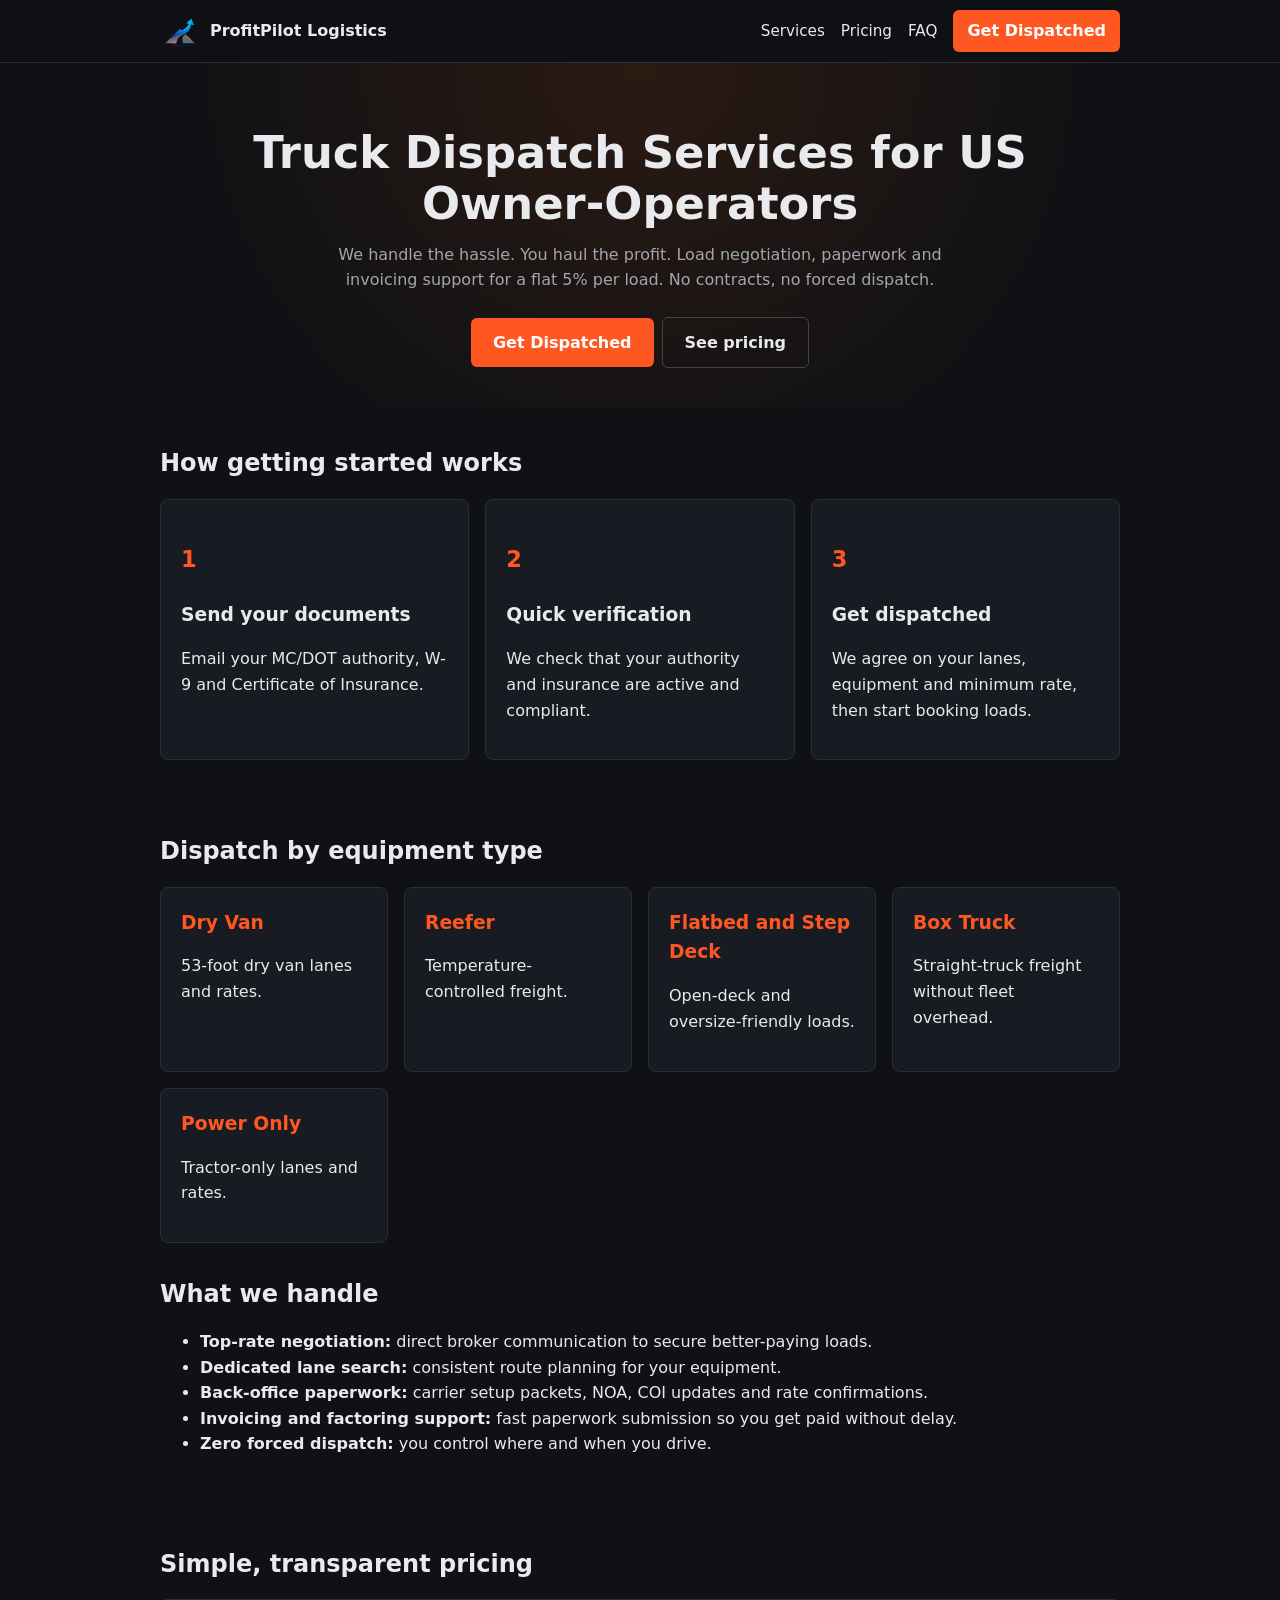
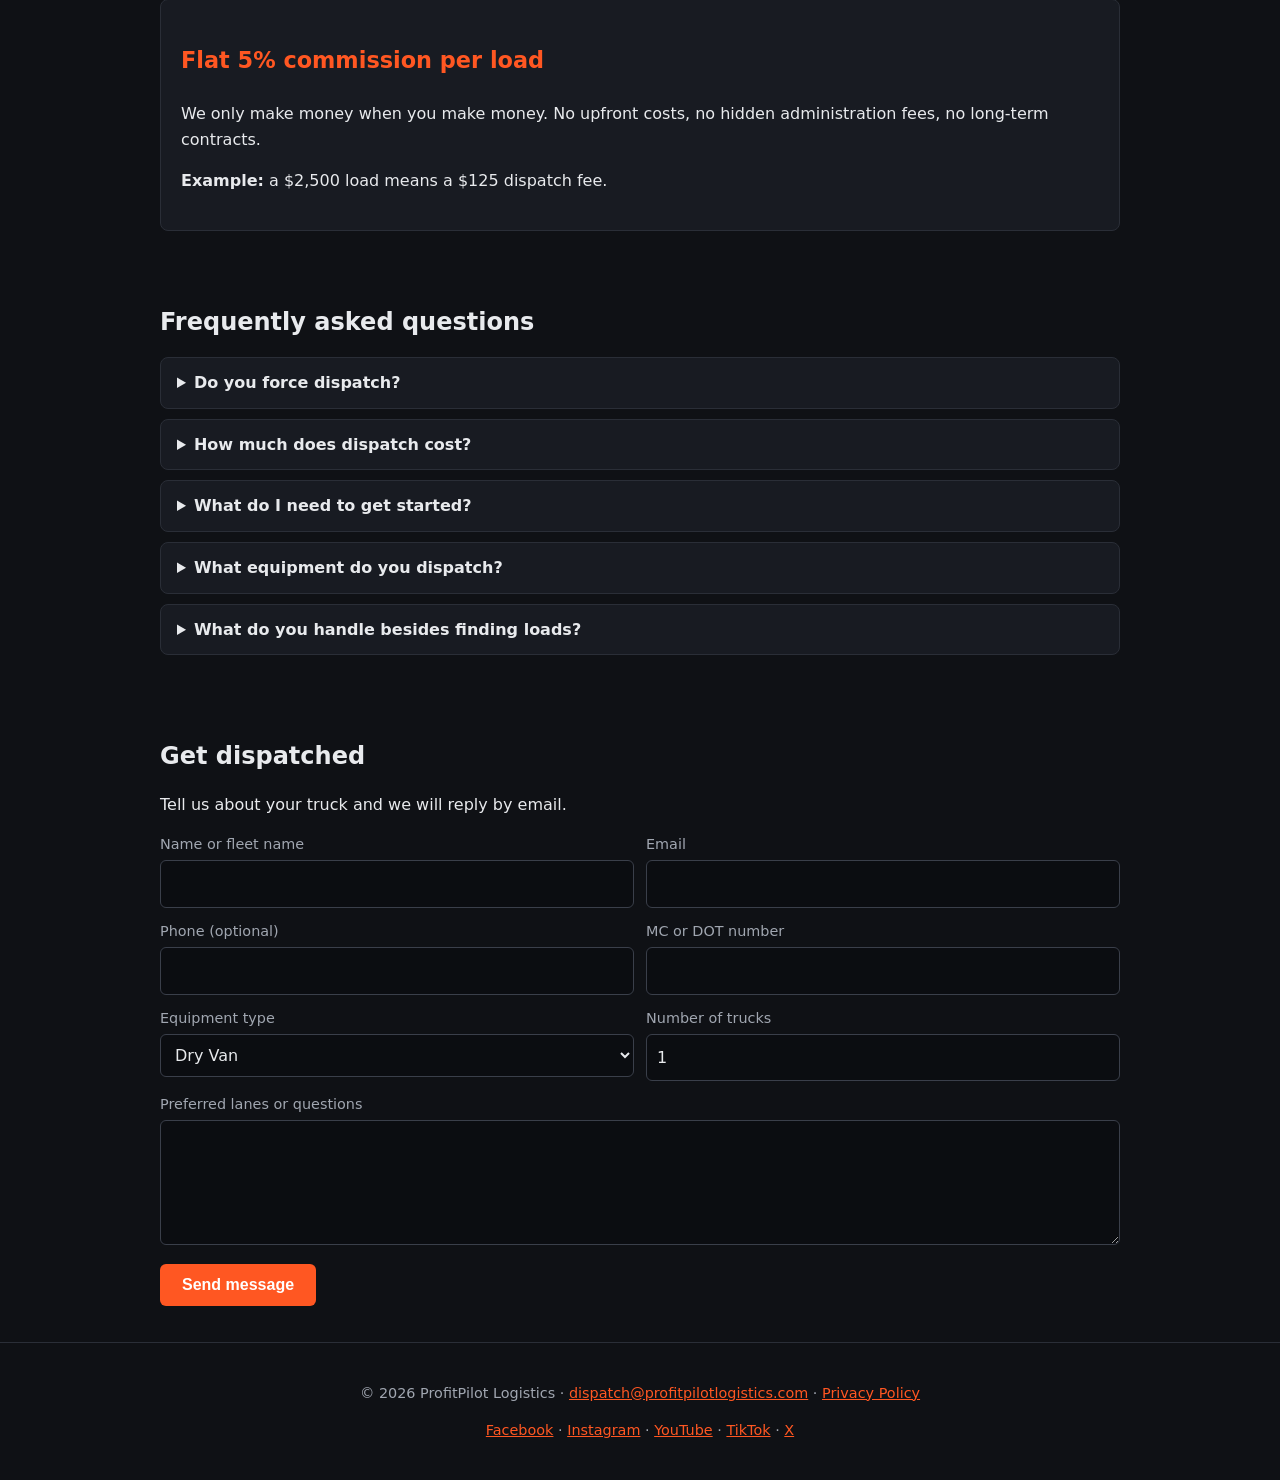
==== index.html @ 2e91764e "Add files via upload" ====
<!DOCTYPE html><html lang="en"><head><meta charset="utf-8"><meta name="viewport" content="width=device-width, initial-scale=1">
<title>Truck Dispatch Service | Flat 5% | ProfitPilot Logistics</title>
<meta name="description" content="Truck dispatching and back-office support for US owner-operators. Flat 5% commission, no contracts, no forced dispatch.">
<link rel="canonical" href="https://profitpilotlogistics.com/">
<link rel="icon" href="images/favicon.png" type="image/png"><link rel="apple-touch-icon" href="images/logo.png">
<meta property="og:type" content="website"><meta property="og:title" content="ProfitPilot Logistics | Truck Dispatch Services"><meta property="og:description" content="Flat 5% truck dispatching for US owner-operators. No contracts."><meta property="og:url" content="https://profitpilotlogistics.com/"><meta property="og:image" content="https://profitpilotlogistics.com/images/logo.png"><meta name="twitter:card" content="summary">
<link rel="stylesheet" href="assets/css/site.css">
<script type="application/ld+json">{"@context":"https://schema.org","@type":"ProfessionalService","name":"ProfitPilot Logistics","url":"https://profitpilotlogistics.com/","logo":"https://profitpilotlogistics.com/images/logo.png","email":"dispatch@profitpilotlogistics.com","description":"Truck dispatching and back-office support for US owner-operators.","areaServed":{"@type":"Country","name":"United States"},"sameAs":["https://facebook.com/profitpilotlogistics","https://instagram.com/profitpilotlogistics","https://youtube.com/@profitpilotlogistics","https://tiktok.com/@profitpilotlogistics","https://x.com/profitpilotlog"]}</script>
<script type="application/ld+json">{"@context":"https://schema.org","@type":"FAQPage","mainEntity":[
{"@type":"Question","name":"Do you force dispatch?","acceptedAnswer":{"@type":"Answer","text":"Never. You keep 100% control over your routes and loads."}},
{"@type":"Question","name":"How much does dispatch cost?","acceptedAnswer":{"@type":"Answer","text":"A flat 5% commission per load, with no upfront costs, no hidden administration fees and no long-term contracts."}},
{"@type":"Question","name":"What do I need to get started?","acceptedAnswer":{"@type":"Answer","text":"An active MC/DOT authority, a W-9 and a Certificate of Insurance (COI). Email them to dispatch@profitpilotlogistics.com."}},
{"@type":"Question","name":"What equipment do you dispatch?","acceptedAnswer":{"@type":"Answer","text":"Dry van, reefer, flatbed and step deck, power only and box trucks."}},
{"@type":"Question","name":"What do you handle besides finding loads?","acceptedAnswer":{"@type":"Answer","text":"Rate negotiation with brokers, carrier setup packets, NOA and COI updates, rate confirmations, and invoicing and factoring paperwork."}}]}</script>
</head><body>
<header><div class="w"><a class="brand" href="./"><img src="images/logo.png" alt="ProfitPilot Logistics logo" width="40" height="40"><span>ProfitPilot Logistics</span></a>
<nav><a href="./#services">Services</a><a href="./#pricing">Pricing</a><a href="./#faq">FAQ</a><a class="btn" style="padding:8px 14px;color:#fff" href="./#contact">Get Dispatched</a></nav></div></header>
<main>
<section class="hero"><div class="w"><h1>Truck Dispatch Services for US Owner-Operators</h1>
<p class="sub">We handle the hassle. You haul the profit. Load negotiation, paperwork and invoicing support for a flat 5% per load. No contracts, no forced dispatch.</p>
<a class="btn" href="#contact">Get Dispatched</a><a class="btn o" href="#pricing">See pricing</a></div></section>

<section id="how"><div class="w"><h2>How getting started works</h2><div class="g">
<div class="c"><p class="big">1</p><h3>Send your documents</h3><p>Email your MC/DOT authority, W-9 and Certificate of Insurance.</p></div>
<div class="c"><p class="big">2</p><h3>Quick verification</h3><p>We check that your authority and insurance are active and compliant.</p></div>
<div class="c"><p class="big">3</p><h3>Get dispatched</h3><p>We agree on your lanes, equipment and minimum rate, then start booking loads.</p></div></div></div></section>

<section id="services"><div class="w"><h2>Dispatch by equipment type</h2><div class="g">
<div class="c"><h3><a href="dry-van-dispatch.html">Dry Van</a></h3><p>53-foot dry van lanes and rates.</p></div>
<div class="c"><h3><a href="reefer-dispatch.html">Reefer</a></h3><p>Temperature-controlled freight.</p></div>
<div class="c"><h3><a href="flatbed-dispatch.html">Flatbed and Step Deck</a></h3><p>Open-deck and oversize-friendly loads.</p></div>
<div class="c"><h3><a href="box-truck-dispatch.html">Box Truck</a></h3><p>Straight-truck freight without fleet overhead.</p></div>
<div class="c"><h3><a href="power-only-dispatch.html">Power Only</a></h3><p>Tractor-only lanes and rates.</p></div></div>
<h2 style="margin-top:32px">What we handle</h2>
<ul><li><strong>Top-rate negotiation:</strong> direct broker communication to secure better-paying loads.</li>
<li><strong>Dedicated lane search:</strong> consistent route planning for your equipment.</li>
<li><strong>Back-office paperwork:</strong> carrier setup packets, NOA, COI updates and rate confirmations.</li>
<li><strong>Invoicing and factoring support:</strong> fast paperwork submission so you get paid without delay.</li>
<li><strong>Zero forced dispatch:</strong> you control where and when you drive.</li></ul></div></section>

<section id="pricing"><div class="w"><h2>Simple, transparent pricing</h2>
<div class="c"><p class="big">Flat 5% commission per load</p>
<p>We only make money when you make money. No upfront costs, no hidden administration fees, no long-term contracts.</p>
<p><strong>Example:</strong> a $2,500 load means a $125 dispatch fee.</p></div></div></section>

<section id="faq"><div class="w"><h2>Frequently asked questions</h2>
<details><summary>Do you force dispatch?</summary><p>Never. You keep 100% control over your routes and loads.</p></details>
<details><summary>How much does dispatch cost?</summary><p>A flat 5% commission per load, with no upfront costs, no hidden administration fees and no long-term contracts.</p></details>
<details><summary>What do I need to get started?</summary><p>An active MC/DOT authority, a W-9 and a Certificate of Insurance (COI). Email them to <a href="mailto:dispatch@profitpilotlogistics.com">dispatch@profitpilotlogistics.com</a>.</p></details>
<details><summary>What equipment do you dispatch?</summary><p>Dry van, reefer, flatbed and step deck, power only and box trucks.</p></details>
<details><summary>What do you handle besides finding loads?</summary><p>Rate negotiation with brokers, carrier setup packets, NOA and COI updates, rate confirmations, and invoicing and factoring paperwork.</p></details></div></section>

<section id="contact"><div class="w"><h2>Get dispatched</h2><p>Tell us about your truck and we will reply by email.</p>
<form method="post" action="https://formspree.io/f/xppqkqrb">
<input type="text" name="_gotcha" style="display:none" tabindex="-1" autocomplete="off">
<div><label for="name">Name or fleet name</label><input id="name" name="name" required></div>
<div><label for="email">Email</label><input id="email" name="email" type="email" required></div>
<div><label for="phone">Phone (optional)</label><input id="phone" name="phone" type="tel"></div>
<div><label for="mc">MC or DOT number</label><input id="mc" name="mc_dot"></div>
<div><label for="eq">Equipment type</label><select id="eq" name="equipment"><option>Dry Van</option><option>Reefer</option><option>Flatbed / Step Deck</option><option>Power Only</option><option>Box Truck</option></select></div>
<div><label for="trucks">Number of trucks</label><input id="trucks" name="trucks" type="number" min="1" value="1"></div>
<div class="f"><label for="msg">Preferred lanes or questions</label><textarea id="msg" name="message" rows="4"></textarea></div>
<div class="f"><button class="btn" type="submit">Send message</button></div></form></div></section>
</main>
<footer><div class="w"><p>&copy; 2026 ProfitPilot Logistics &middot; <a href="mailto:dispatch@profitpilotlogistics.com">dispatch@profitpilotlogistics.com</a> &middot; <a href="privacy.html">Privacy Policy</a></p>
<p><a href="https://facebook.com/profitpilotlogistics" target="_blank" rel="noopener noreferrer">Facebook</a> &middot; <a href="https://instagram.com/profitpilotlogistics" target="_blank" rel="noopener noreferrer">Instagram</a> &middot; <a href="https://youtube.com/@profitpilotlogistics" target="_blank" rel="noopener noreferrer">YouTube</a> &middot; <a href="https://tiktok.com/@profitpilotlogistics" target="_blank" rel="noopener noreferrer">TikTok</a> &middot; <a href="https://x.com/profitpilotlog" target="_blank" rel="noopener noreferrer">X</a></p></div></footer></body></html>
---- assets/css/site.css ----
:root{--bg:#0f1115;--card:#181b22;--tx:#e8eaed;--mut:#a0a6b0;--ac:#ff5722;--ln:#2a2e37;color-scheme:dark}
*{box-sizing:border-box}
body{margin:0;font:16px/1.6 system-ui,-apple-system,"Segoe UI",Roboto,sans-serif;background:var(--bg);color:var(--tx)}
a{color:var(--ac)}
.w{max-width:1000px;margin:0 auto;padding:0 20px}
header{position:sticky;top:0;z-index:9;background:rgba(15,17,21,.96);border-bottom:1px solid var(--ln);padding-top:env(safe-area-inset-top,0)}
header .w{display:flex;align-items:center;justify-content:space-between;gap:12px;flex-wrap:wrap;padding-top:10px;padding-bottom:10px}
.brand{display:flex;align-items:center;gap:10px;color:var(--tx);text-decoration:none;font-weight:700}
nav a{color:var(--tx);text-decoration:none;margin-left:16px;font-size:.95em}
nav a:hover{color:var(--ac)}
.hero{padding:64px 0 40px;text-align:center;background:radial-gradient(circle at 50% 0,#2b1a12,transparent 65%)}
h1{font-size:clamp(1.8rem,5vw,2.8rem);line-height:1.15;margin:0 0 12px}
h2{margin:0 0 16px}
.sub{color:var(--mut);max-width:640px;margin:0 auto 24px}
.btn{display:inline-block;background:var(--ac);color:#fff;padding:12px 22px;border-radius:6px;font-weight:700;text-decoration:none;border:0;cursor:pointer;font-size:1em}
.btn.o{background:transparent;border:1px solid #444;color:var(--tx);margin-left:8px}
section{padding:36px 0}
.g{display:grid;gap:16px;grid-template-columns:repeat(auto-fit,minmax(220px,1fr))}
.c{background:var(--card);border:1px solid var(--ln);border-radius:8px;padding:20px}
.c h3{margin:0 0 6px}
.c a{text-decoration:none}
.big{font-size:1.4em;font-weight:800;color:var(--ac)}
details{background:var(--card);border:1px solid var(--ln);border-radius:8px;padding:12px 16px;margin-bottom:10px}
summary{cursor:pointer;font-weight:600}
form{display:grid;gap:12px;grid-template-columns:1fr 1fr}
form .f{grid-column:1/-1}
label{display:block;font-size:.9em;color:var(--mut);margin-bottom:4px}
input,select,textarea{width:100%;padding:10px;background:#0b0d11;color:var(--tx);border:1px solid #3a3f4a;border-radius:6px;font:inherit}
:focus-visible{outline:2px solid var(--ac);outline-offset:2px}
footer{border-top:1px solid var(--ln);padding:24px 0;color:var(--mut);font-size:.9em;text-align:center}
@media(max-width:600px){form{grid-template-columns:1fr}nav a{margin:0 10px 0 0}}
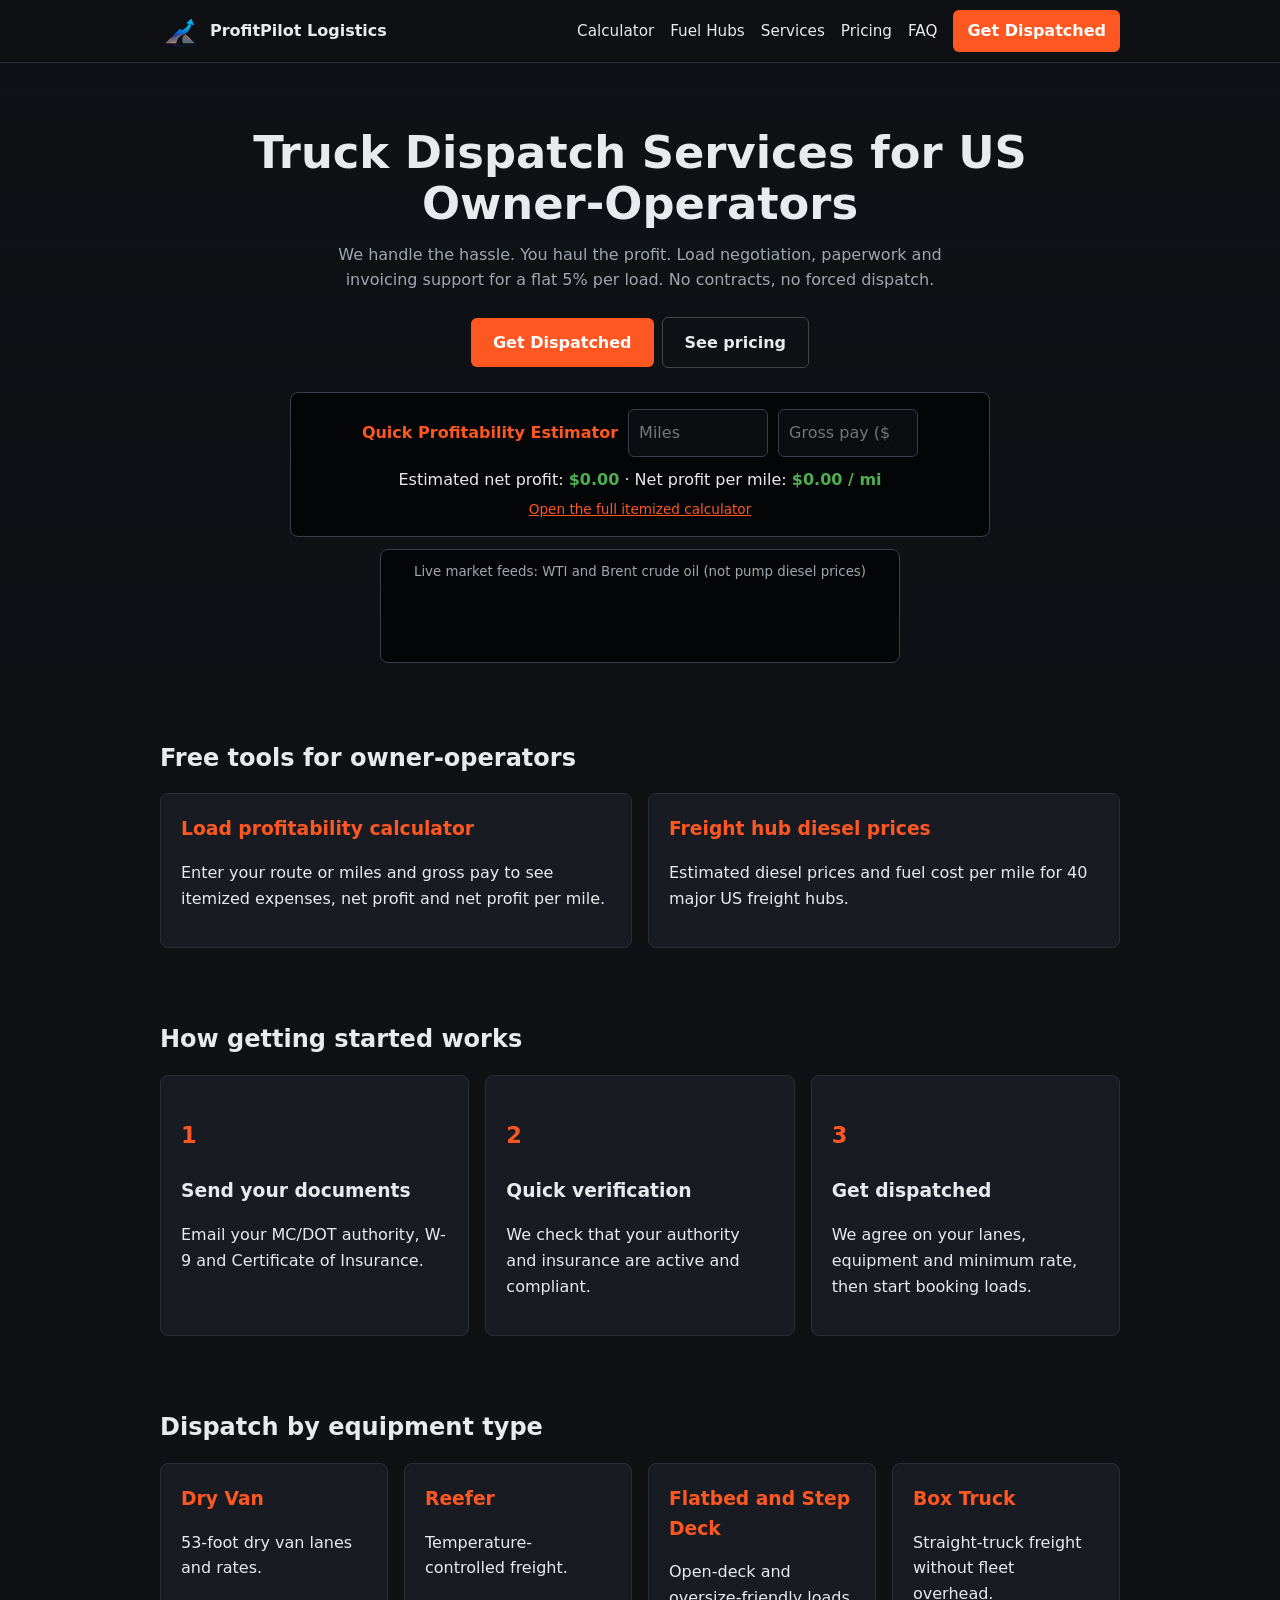
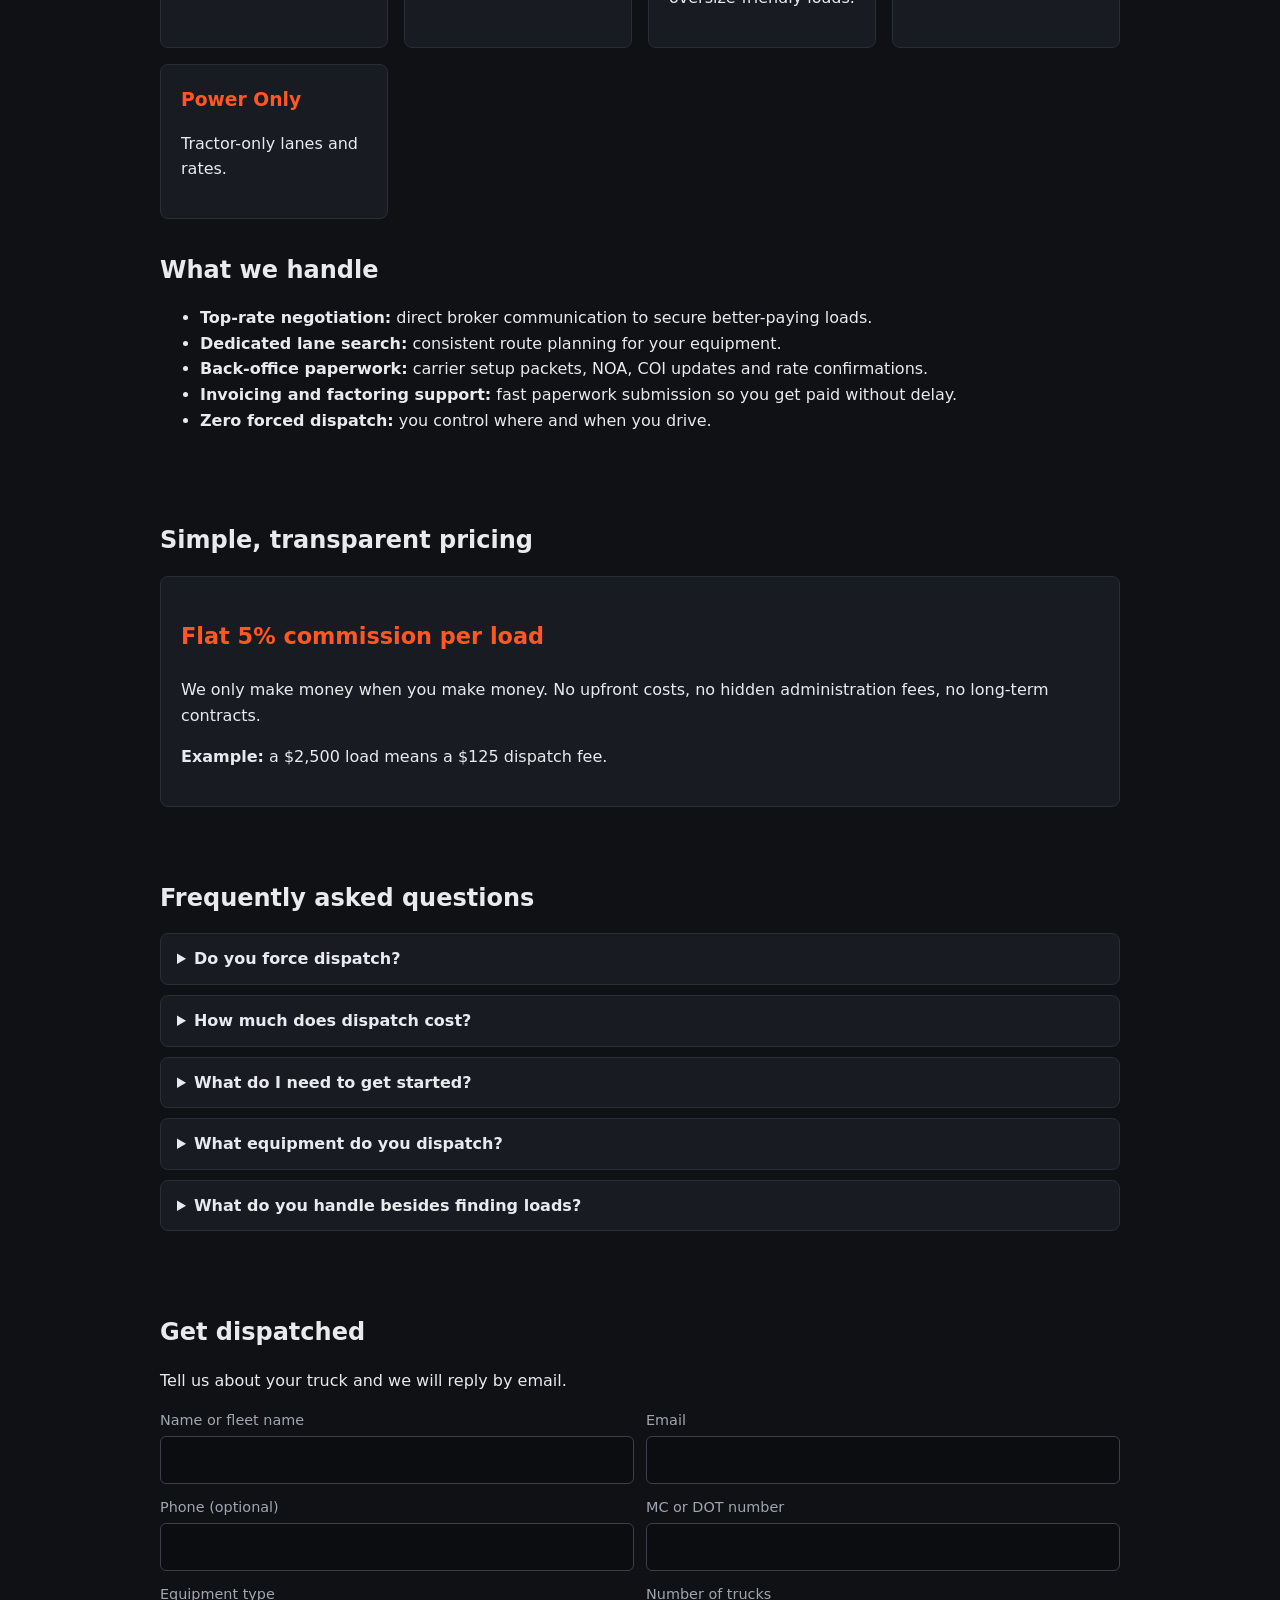
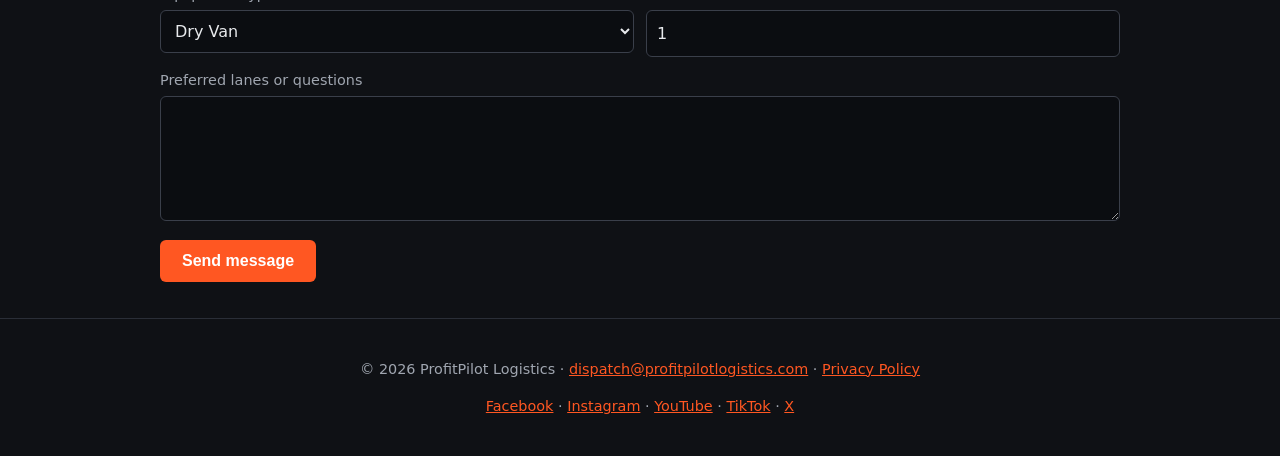
==== commit d4b8c8a9: "Add files via upload" ====
--- a/index.html
+++ b/index.html
@@ -1,6 +1,6 @@
 <!DOCTYPE html><html lang="en"><head><meta charset="utf-8"><meta name="viewport" content="width=device-width, initial-scale=1">
 <title>Truck Dispatch Service | Flat 5% | ProfitPilot Logistics</title>
-<meta name="description" content="Truck dispatching and back-office support for US owner-operators. Flat 5% commission, no contracts, no forced dispatch.">
+<meta name="description" content="Truck dispatch for US owner-operators. Flat 5%, no contracts. Free load profit calculator and diesel cost-per-mile tools.">
 <link rel="canonical" href="https://profitpilotlogistics.com/">
 <link rel="icon" href="images/favicon.png" type="image/png"><link rel="apple-touch-icon" href="images/logo.png">
 <meta property="og:type" content="website"><meta property="og:title" content="ProfitPilot Logistics | Truck Dispatch Services"><meta property="og:description" content="Flat 5% truck dispatching for US owner-operators. No contracts."><meta property="og:url" content="https://profitpilotlogistics.com/"><meta property="og:image" content="https://profitpilotlogistics.com/images/logo.png"><meta name="twitter:card" content="summary">
@@ -14,11 +14,18 @@
 {"@type":"Question","name":"What do you handle besides finding loads?","acceptedAnswer":{"@type":"Answer","text":"Rate negotiation with brokers, carrier setup packets, NOA and COI updates, rate confirmations, and invoicing and factoring paperwork."}}]}</script>
 </head><body>
 <header><div class="w"><a class="brand" href="./"><img src="images/logo.png" alt="ProfitPilot Logistics logo" width="40" height="40"><span>ProfitPilot Logistics</span></a>
-<nav><a href="./#services">Services</a><a href="./#pricing">Pricing</a><a href="./#faq">FAQ</a><a class="btn" style="padding:8px 14px;color:#fff" href="./#contact">Get Dispatched</a></nav></div></header>
+<nav><a href="load-profit-calculator.html">Calculator</a><a href="fuel-hubs.html">Fuel Hubs</a><a href="./#services">Services</a><a href="./#pricing">Pricing</a><a href="./#faq">FAQ</a><a class="btn" style="padding:8px 14px;color:#fff" href="./#contact">Get Dispatched</a></nav></div></header>
 <main>
-<section class="hero"><div class="w"><h1>Truck Dispatch Services for US Owner-Operators</h1>
+<section class="hero truck"><div class="w"><h1>Truck Dispatch Services for US Owner-Operators</h1>
 <p class="sub">We handle the hassle. You haul the profit. Load negotiation, paperwork and invoicing support for a flat 5% per load. No contracts, no forced dispatch.</p>
-<a class="btn" href="#contact">Get Dispatched</a><a class="btn o" href="#pricing">See pricing</a></div></section>
+<a class="btn" href="#contact">Get Dispatched</a><a class="btn o" href="#pricing">See pricing</a>
+<div class="est"><div class="r"><strong style="color:#ff5722">Quick Profitability Estimator</strong><input id="qm" type="number" min="0" placeholder="Miles" aria-label="Trip miles"><input id="qg" type="number" min="0" placeholder="Gross pay ($)" aria-label="Gross pay in dollars"></div>
+<p style="margin:10px 0 0;text-align:center">Estimated net profit: <strong id="qn" class="pos">$0.00</strong> &middot; Net profit per mile: <strong id="qp" class="pos">$0.00 / mi</strong></p>
+<p style="margin:6px 0 0;text-align:center;font-size:.85em"><a href="load-profit-calculator.html">Open the full itemized calculator</a></p></div>
+<div class="tick"><small>Live market feeds: WTI and Brent crude oil (not pump diesel prices)</small><div id="tv" class="tvw"></div></div></div></section>
+<section id="tools"><div class="w"><h2>Free tools for owner-operators</h2><div class="g">
+<div class="c"><h3><a href="load-profit-calculator.html">Load profitability calculator</a></h3><p>Enter your route or miles and gross pay to see itemized expenses, net profit and net profit per mile.</p></div>
+<div class="c"><h3><a href="fuel-hubs.html">Freight hub diesel prices</a></h3><p>Estimated diesel prices and fuel cost per mile for 40 major US freight hubs.</p></div></div></div></section>
 
 <section id="how"><div class="w"><h2>How getting started works</h2><div class="g">
 <div class="c"><p class="big">1</p><h3>Send your documents</h3><p>Email your MC/DOT authority, W-9 and Certificate of Insurance.</p></div>
@@ -63,4 +70,4 @@
 <div class="f"><button class="btn" type="submit">Send message</button></div></form></div></section>
 </main>
 <footer><div class="w"><p>&copy; 2026 ProfitPilot Logistics &middot; <a href="mailto:dispatch@profitpilotlogistics.com">dispatch@profitpilotlogistics.com</a> &middot; <a href="privacy.html">Privacy Policy</a></p>
-<p><a href="https://facebook.com/profitpilotlogistics" target="_blank" rel="noopener noreferrer">Facebook</a> &middot; <a href="https://instagram.com/profitpilotlogistics" target="_blank" rel="noopener noreferrer">Instagram</a> &middot; <a href="https://youtube.com/@profitpilotlogistics" target="_blank" rel="noopener noreferrer">YouTube</a> &middot; <a href="https://tiktok.com/@profitpilotlogistics" target="_blank" rel="noopener noreferrer">TikTok</a> &middot; <a href="https://x.com/profitpilotlog" target="_blank" rel="noopener noreferrer">X</a></p></div></footer></body></html>
+<p><a href="https://facebook.com/profitpilotlogistics" target="_blank" rel="noopener noreferrer">Facebook</a> &middot; <a href="https://instagram.com/profitpilotlogistics" target="_blank" rel="noopener noreferrer">Instagram</a> &middot; <a href="https://youtube.com/@profitpilotlogistics" target="_blank" rel="noopener noreferrer">YouTube</a> &middot; <a href="https://tiktok.com/@profitpilotlogistics" target="_blank" rel="noopener noreferrer">TikTok</a> &middot; <a href="https://x.com/profitpilotlog" target="_blank" rel="noopener noreferrer">X</a></p></div></footer><script src="assets/js/site.js" defer></script></body></html>
--- a/assets/css/site.css
+++ b/assets/css/site.css
@@ -29,3 +29,17 @@
 :focus-visible{outline:2px solid var(--ac);outline-offset:2px}
 footer{border-top:1px solid var(--ln);padding:24px 0;color:var(--mut);font-size:.9em;text-align:center}
 @media(max-width:600px){form{grid-template-columns:1fr}nav a{margin:0 10px 0 0}}
+.hero.truck{background:linear-gradient(rgba(15,17,21,.72),rgba(15,17,21,.94)),url(../../images/hero.jpg) center/cover,#0f1115}
+.est,.tick{background:rgba(0,0,0,.7);border:1px solid #3a3f4a;border-radius:8px;padding:16px;max-width:700px;margin:24px auto 0}
+.est .r{display:flex;flex-wrap:wrap;gap:10px;align-items:center;justify-content:center}
+.est input{width:140px}
+.pos{color:#4caf50}.neg{color:#ff5722}
+.tick{max-width:520px;padding:8px 12px;text-align:center;margin-top:12px}.tick small{color:var(--mut)}
+.tvw{display:flex;gap:6px;flex-wrap:wrap;min-height:70px}.tvw>div{flex:1;min-width:150px;height:70px}
+.row{display:flex;justify-content:space-between;align-items:center;gap:8px;margin-bottom:6px}
+.tg{background:rgba(255,255,255,.1);border:1px solid #555;color:var(--ac);padding:2px 8px;border-radius:4px;cursor:pointer}
+.tg.x{background:var(--ac);color:#fff;text-decoration:line-through}
+.notes{font-size:.8em;color:var(--mut);border-top:1px dashed #444;margin-top:16px;padding-top:10px}
+table{width:100%;border-collapse:collapse}th,td{padding:8px;border-bottom:1px solid var(--ln);text-align:left}
+.scroll{overflow-x:auto}
+@media print{header,footer,.noprint{display:none!important}body{background:#fff;color:#000}*{color:#000!important;background:transparent!important}.c{border:0}input,select{border:0;border-bottom:1px solid #000}body::before{content:"ProfitPilot Logistics - profitpilotlogistics.com";position:fixed;top:40%;left:5%;font-size:44px;transform:rotate(-30deg);opacity:.07;white-space:nowrap}}
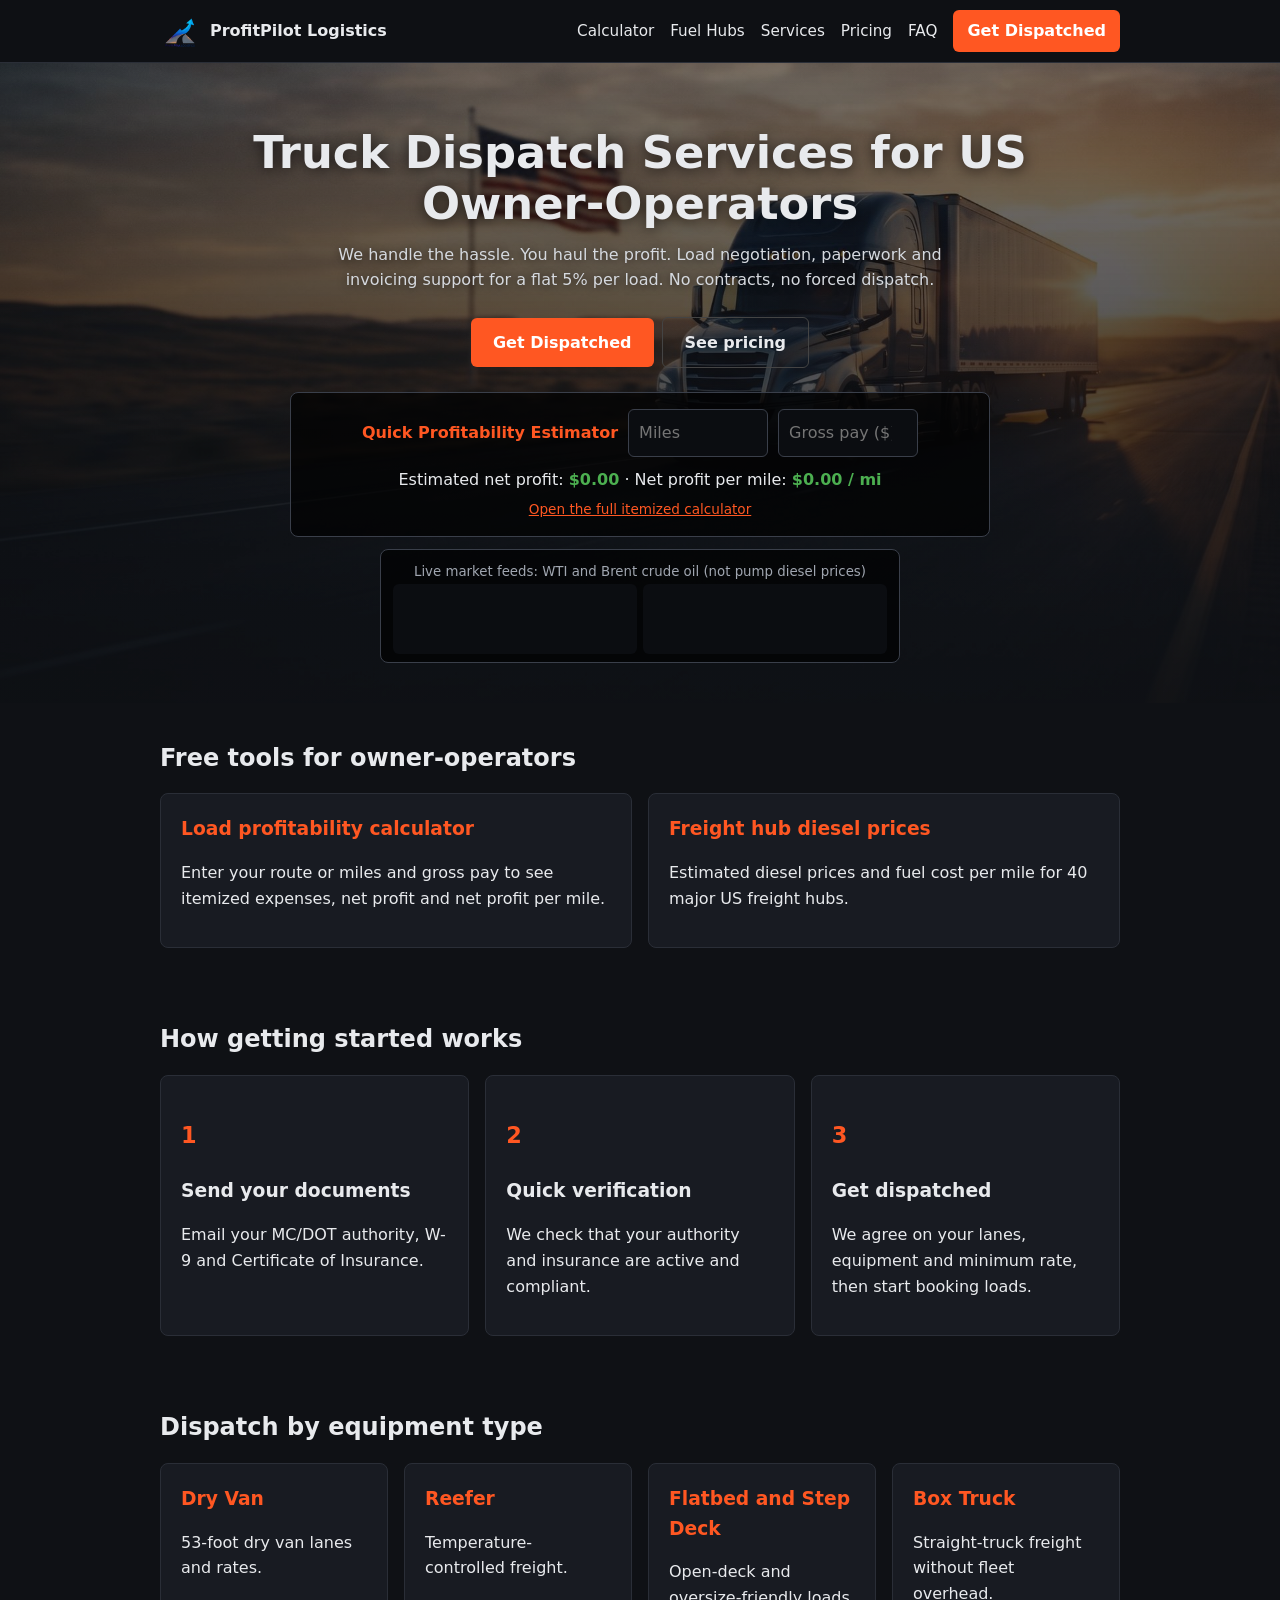
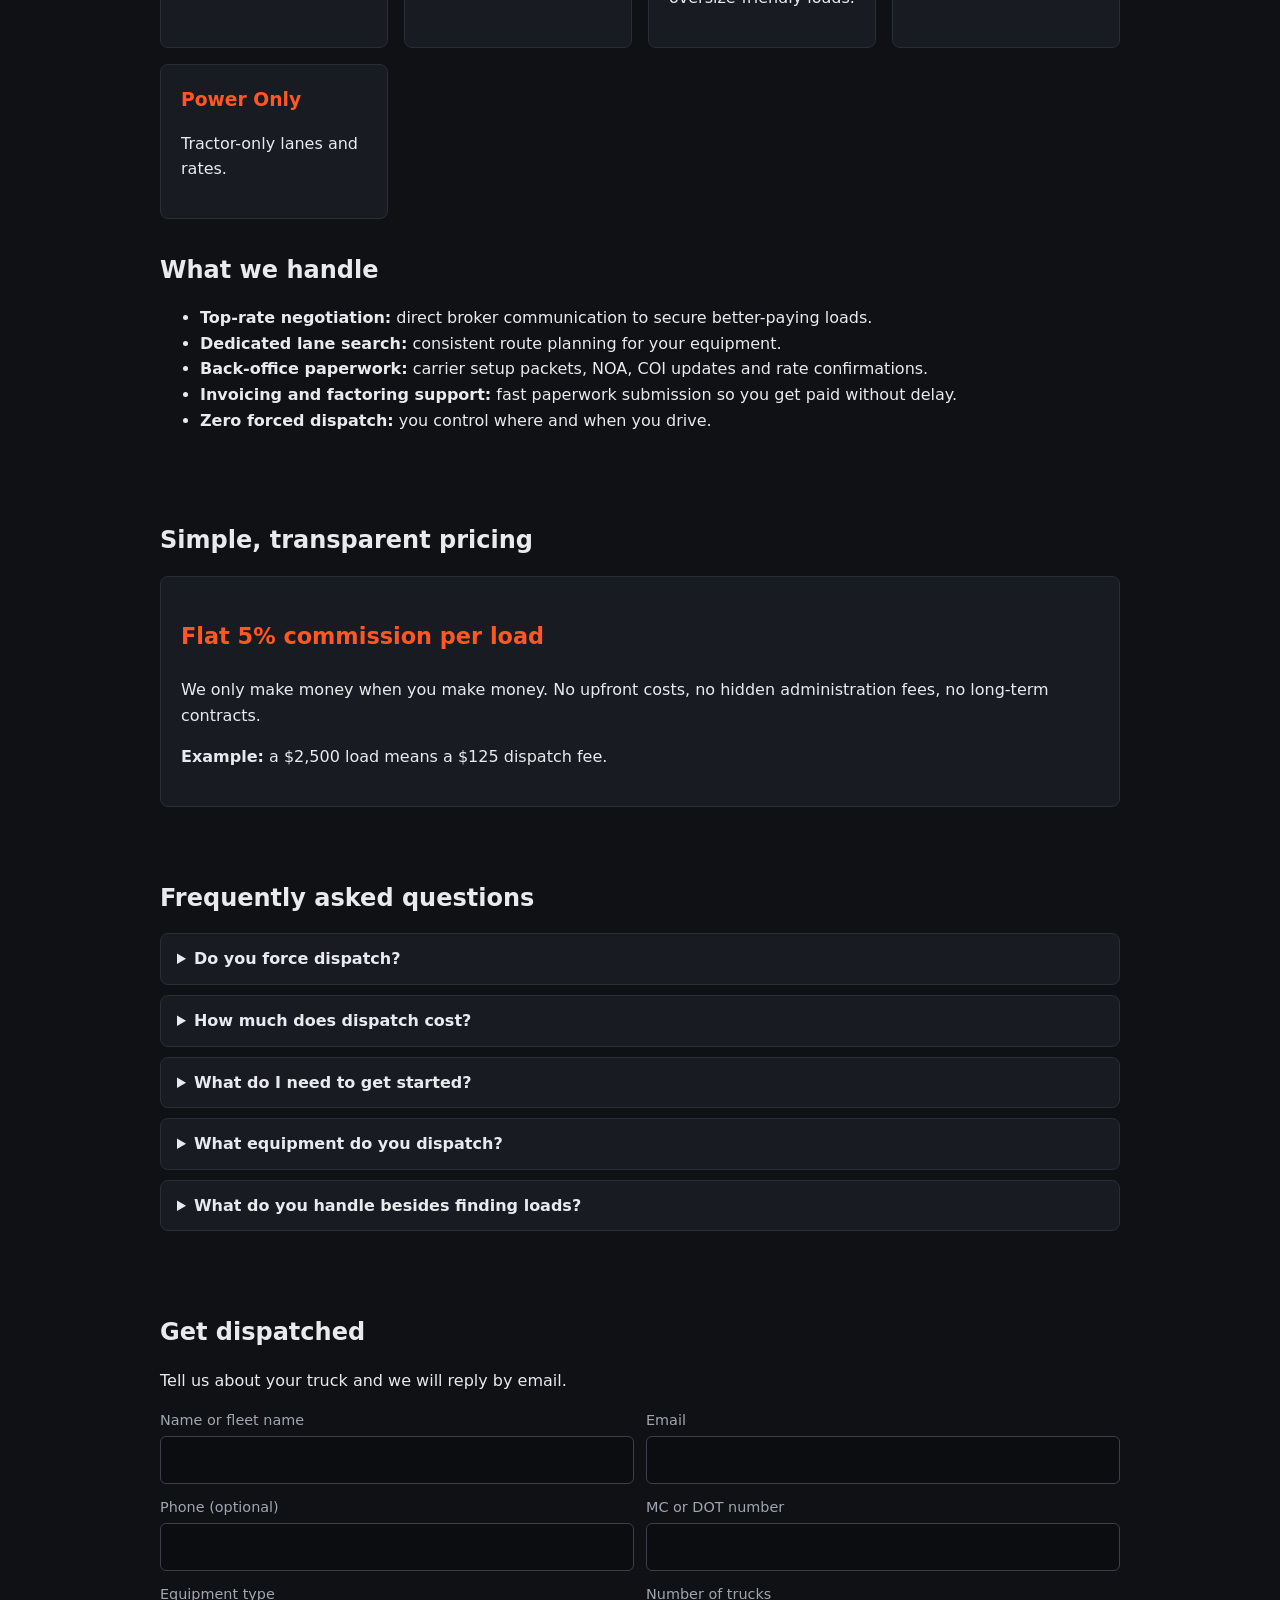
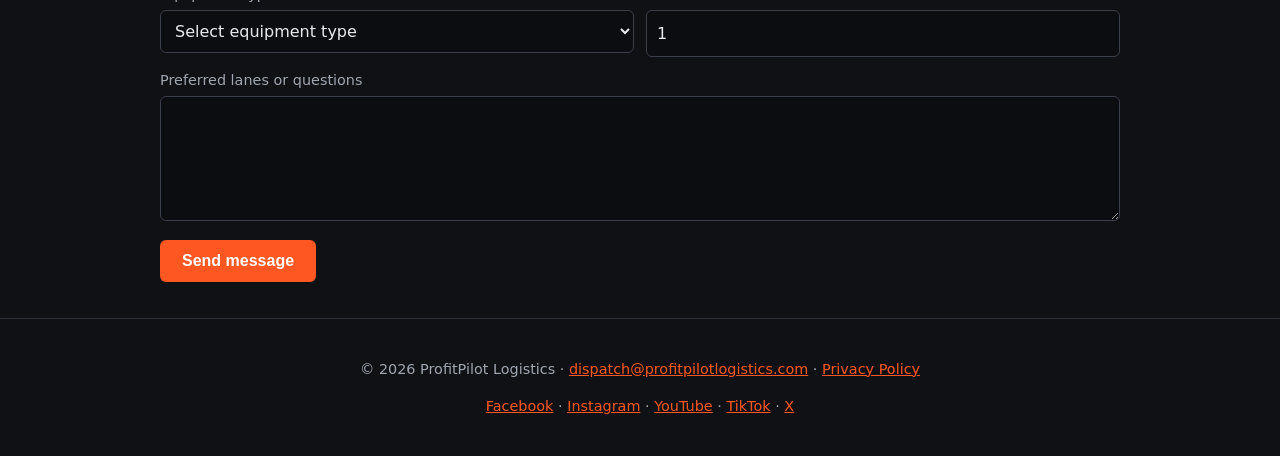
==== commit 4aaaba34: "Add files via upload" ====
--- a/index.html
+++ b/index.html
@@ -64,10 +64,12 @@
 <div><label for="email">Email</label><input id="email" name="email" type="email" required></div>
 <div><label for="phone">Phone (optional)</label><input id="phone" name="phone" type="tel"></div>
 <div><label for="mc">MC or DOT number</label><input id="mc" name="mc_dot"></div>
-<div><label for="eq">Equipment type</label><select id="eq" name="equipment"><option>Dry Van</option><option>Reefer</option><option>Flatbed / Step Deck</option><option>Power Only</option><option>Box Truck</option></select></div>
+<div><label for="eq">Equipment type</label><select id="eq" name="equipment" required><option value="" disabled selected>Select equipment type</option><option>Dry Van</option><option>Reefer</option><option>Flatbed</option><option>Step Deck</option><option>Power Only</option><option>Box Truck</option><optgroup label="More equipment types"><option>Hotshot</option><option>Conestoga</option><option>Lowboy / RGN</option><option>Sprinter / Cargo Van</option><option>Container / Intermodal</option><option>Tanker</option><option>Car Hauler</option></optgroup><option>Other</option></select></div>
 <div><label for="trucks">Number of trucks</label><input id="trucks" name="trucks" type="number" min="1" value="1"></div>
+<div class="f" id="eqo-wrap" hidden><label for="eqo">Please write your vehicle type</label><input id="eqo" name="equipment_other" placeholder="e.g. Dump truck, Flatbed with sides, Pilot car"></div>
 <div class="f"><label for="msg">Preferred lanes or questions</label><textarea id="msg" name="message" rows="4"></textarea></div>
-<div class="f"><button class="btn" type="submit">Send message</button></div></form></div></section>
+<div class="f"><button class="btn" type="submit">Send message</button></div></form>
+<script>(function(){var e=document.getElementById("eq"),w=document.getElementById("eqo-wrap"),i=document.getElementById("eqo");e.addEventListener("change",function(){var o=e.value==="Other";w.hidden=!o;i.required=o;if(o)i.focus();else i.value=""})})()</script></div></section>
 </main>
 <footer><div class="w"><p>&copy; 2026 ProfitPilot Logistics &middot; <a href="mailto:dispatch@profitpilotlogistics.com">dispatch@profitpilotlogistics.com</a> &middot; <a href="privacy.html">Privacy Policy</a></p>
 <p><a href="https://facebook.com/profitpilotlogistics" target="_blank" rel="noopener noreferrer">Facebook</a> &middot; <a href="https://instagram.com/profitpilotlogistics" target="_blank" rel="noopener noreferrer">Instagram</a> &middot; <a href="https://youtube.com/@profitpilotlogistics" target="_blank" rel="noopener noreferrer">YouTube</a> &middot; <a href="https://tiktok.com/@profitpilotlogistics" target="_blank" rel="noopener noreferrer">TikTok</a> &middot; <a href="https://x.com/profitpilotlog" target="_blank" rel="noopener noreferrer">X</a></p></div></footer><script src="assets/js/site.js" defer></script></body></html>
--- a/assets/css/site.css
+++ b/assets/css/site.css
@@ -29,7 +29,9 @@
 :focus-visible{outline:2px solid var(--ac);outline-offset:2px}
 footer{border-top:1px solid var(--ln);padding:24px 0;color:var(--mut);font-size:.9em;text-align:center}
 @media(max-width:600px){form{grid-template-columns:1fr}nav a{margin:0 10px 0 0}}
-.hero.truck{background:linear-gradient(rgba(15,17,21,.72),rgba(15,17,21,.94)),url(../../images/hero.jpg) center/cover,#0f1115}
+.hero{background:linear-gradient(rgba(15,17,21,.55),rgba(15,17,21,.9)),url(../../images/hero.jpg) center 45%/cover,#0f1115}
+.hero h1{text-shadow:0 2px 14px rgba(0,0,0,.65)}
+.hero .sub{color:#d5d9df;text-shadow:0 1px 8px rgba(0,0,0,.6)}
 .est,.tick{background:rgba(0,0,0,.7);border:1px solid #3a3f4a;border-radius:8px;padding:16px;max-width:700px;margin:24px auto 0}
 .est .r{display:flex;flex-wrap:wrap;gap:10px;align-items:center;justify-content:center}
 .est input{width:140px}
@@ -42,4 +44,50 @@
 .notes{font-size:.8em;color:var(--mut);border-top:1px dashed #444;margin-top:16px;padding-top:10px}
 table{width:100%;border-collapse:collapse}th,td{padding:8px;border-bottom:1px solid var(--ln);text-align:left}
 .scroll{overflow-x:auto}
-@media print{header,footer,.noprint{display:none!important}body{background:#fff;color:#000}*{color:#000!important;background:transparent!important}.c{border:0}input,select{border:0;border-bottom:1px solid #000}body::before{content:"ProfitPilot Logistics - profitpilotlogistics.com";position:fixed;top:40%;left:5%;font-size:44px;transform:rotate(-30deg);opacity:.07;white-space:nowrap}}
+.tick,.tvw,.tvw iframe{color-scheme:normal}
+.tvw>div{background:#0b0d11;border-radius:6px;overflow:hidden}
+.pr{display:none}
+@page{size:auto;margin:0}
+@media print{
+*{-webkit-print-color-adjust:exact;print-color-adjust:exact}
+html,body{height:auto;margin:0;background:#fff!important}
+body{padding:12mm 14mm 22mm;color:#111;font-size:13.5px;line-height:1.45}
+body::before{content:"ProfitPilot Logistics  |  profitpilotlogistics.com";position:fixed;top:44%;left:-2%;font-size:50px;font-weight:700;transform:rotate(-30deg);color:#000;opacity:.05;white-space:nowrap;z-index:-1}
+header,footer,.noprint,.hero,.tg,hr{display:none!important}
+section{padding:0}
+.w{max-width:none;padding:0}
+.pr-head{display:flex;justify-content:space-between;align-items:center;border-bottom:3px solid #ff5722;padding-bottom:10px}
+.pr-brand{display:flex;align-items:center;gap:10px}
+.pr-brand img{width:46px;height:46px}
+.pr-brand b{font-size:20px;display:block;color:#0f1115}
+.pr-brand span{color:#666;font-size:12px}
+.pr-links{text-align:right;font-size:11.5px;color:#555;line-height:1.5}
+.pr-links b{color:#ff5722;font-size:13px}
+.pr-title{display:block;background:#0f1115;border-radius:8px;padding:12px 16px;margin:14px 0}
+.pr-title h2{margin:0;font-size:22px;letter-spacing:1.5px;text-transform:uppercase;color:#fff}
+.pr-title h2 em{color:#ff7043;font-style:normal}
+.pr-title p{margin:3px 0 0;font-size:12px;color:#c9ccd2}
+.c{background:none;border:0;padding:0}
+.g{display:grid;grid-template-columns:1fr 1fr;gap:8px 10px}
+.g>div{background:#f4f5f7;border:1px solid #e1e3e8;border-radius:6px;padding:7px 10px}
+label{font-size:10px;text-transform:uppercase;letter-spacing:.8px;color:#777;margin:0 0 2px}
+input,select{background:none!important;border:0;color:#111;font-size:15px;font-weight:700;padding:0;appearance:none;-webkit-appearance:none}
+.c h2{font-size:15px!important;margin:14px 0 6px!important;color:#0f1115;border-bottom:2px solid #ff5722;padding-bottom:3px;display:inline-block}
+.row{display:flex;justify-content:space-between;padding:6px 10px;font-size:13.5px!important;border-bottom:1px solid #eceef2;margin:0}
+#rows .row:nth-child(odd){background:#f8f9fb}
+.row strong{color:#d84315}
+.row.tr{margin-top:6px;font-weight:700;background:#f4f5f7}
+.row.nr{background:#0f1115;color:#fff;font-size:20px!important;padding:12px 14px;border:0;border-radius:8px;margin-top:8px}
+.row.nr strong{font-size:24px}
+.row.nr #net.pos{color:#69f0ae}
+.row.nr #net.neg{color:#ff8a65}
+.row.pr-pm{font-size:15px!important;font-weight:700;padding:8px 14px}
+.row.pr-pm strong{color:#1565c0!important}
+.notes{display:block;font-size:10.5px;line-height:1.5;color:#444;background:#fff7f3;border:0;border-left:4px solid #ff5722;border-radius:4px;padding:8px 12px;margin-top:14px}
+#mnote{margin:6px 0 0;background:none;border:0;padding:0;font-style:italic}
+#mnote:empty{display:none}
+.pr-foot{display:flex;justify-content:space-between;gap:12px;position:fixed;left:14mm;right:14mm;bottom:9mm;border-top:2px solid #ff5722;padding-top:6px;font-size:10.5px;color:#555}
+input{outline:0!important}
+input::-webkit-inner-spin-button,input::-webkit-outer-spin-button{display:none}
+input{-moz-appearance:textfield}
+}
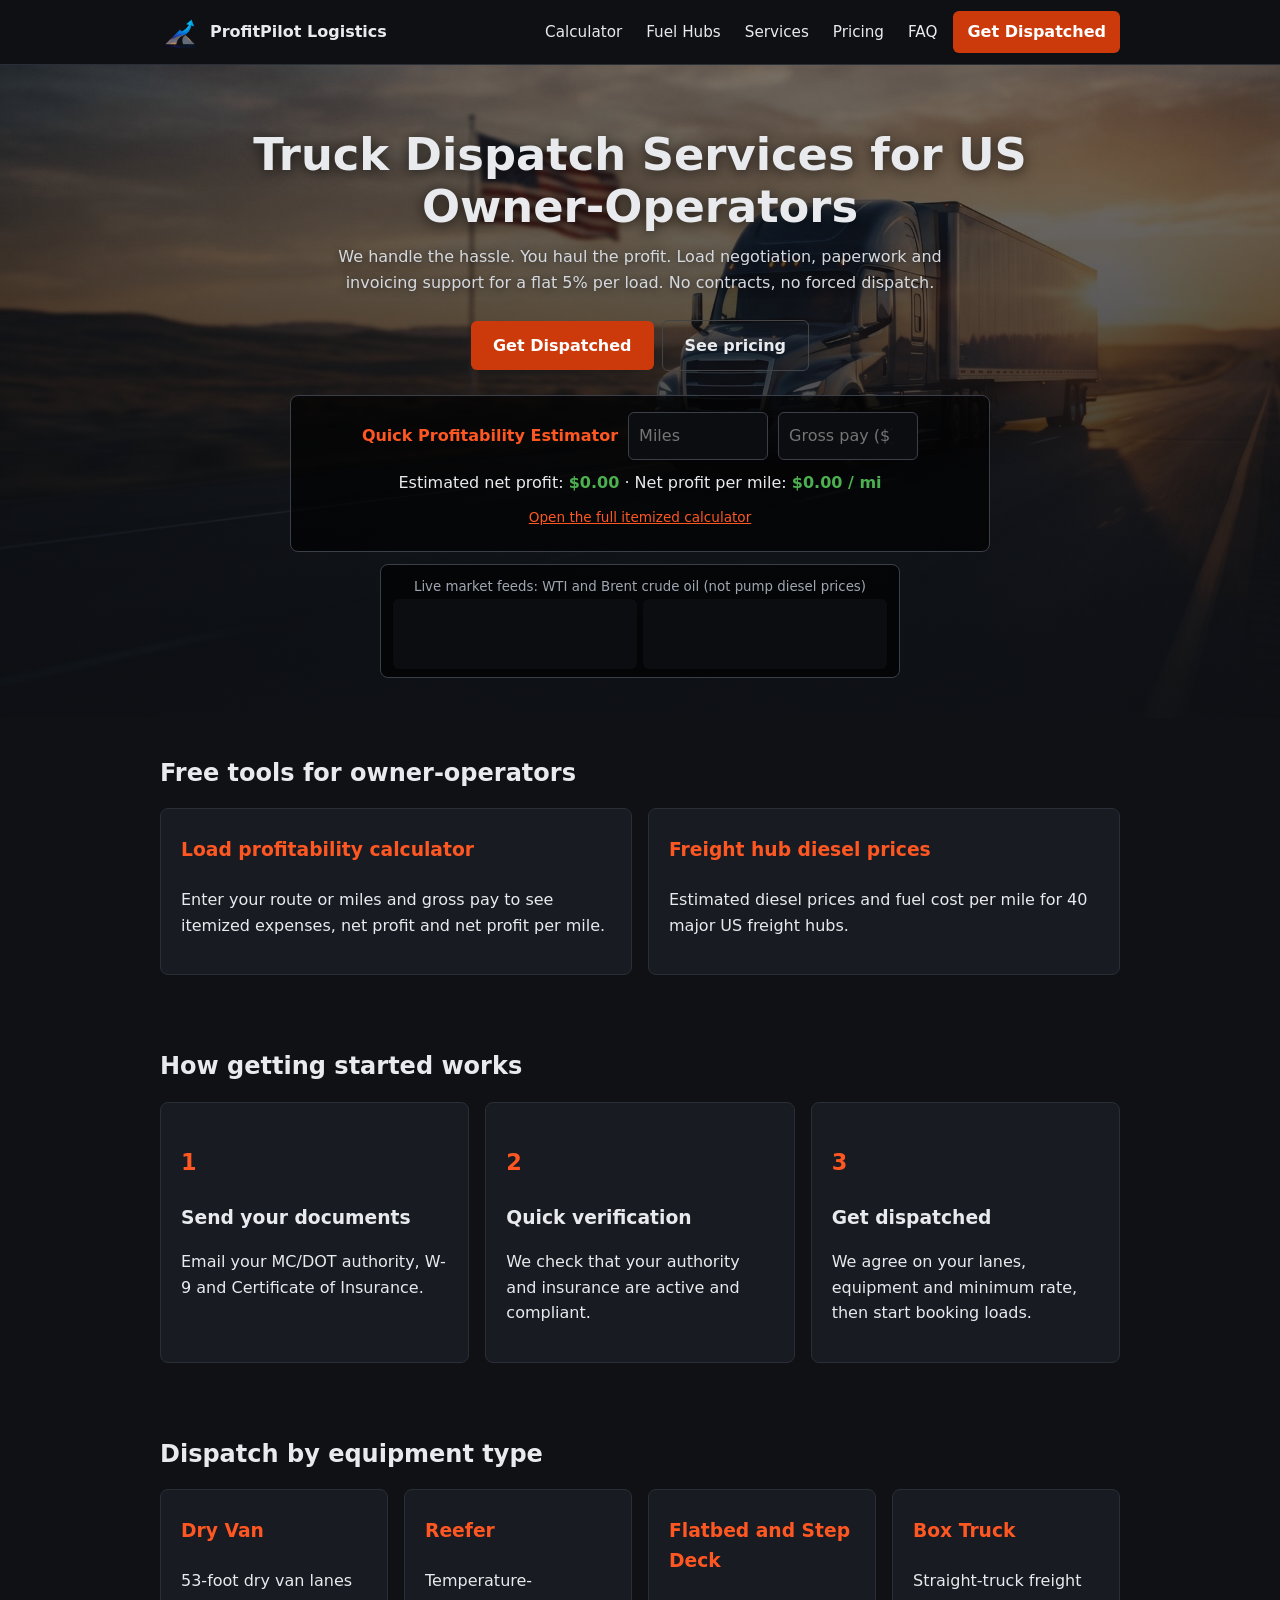
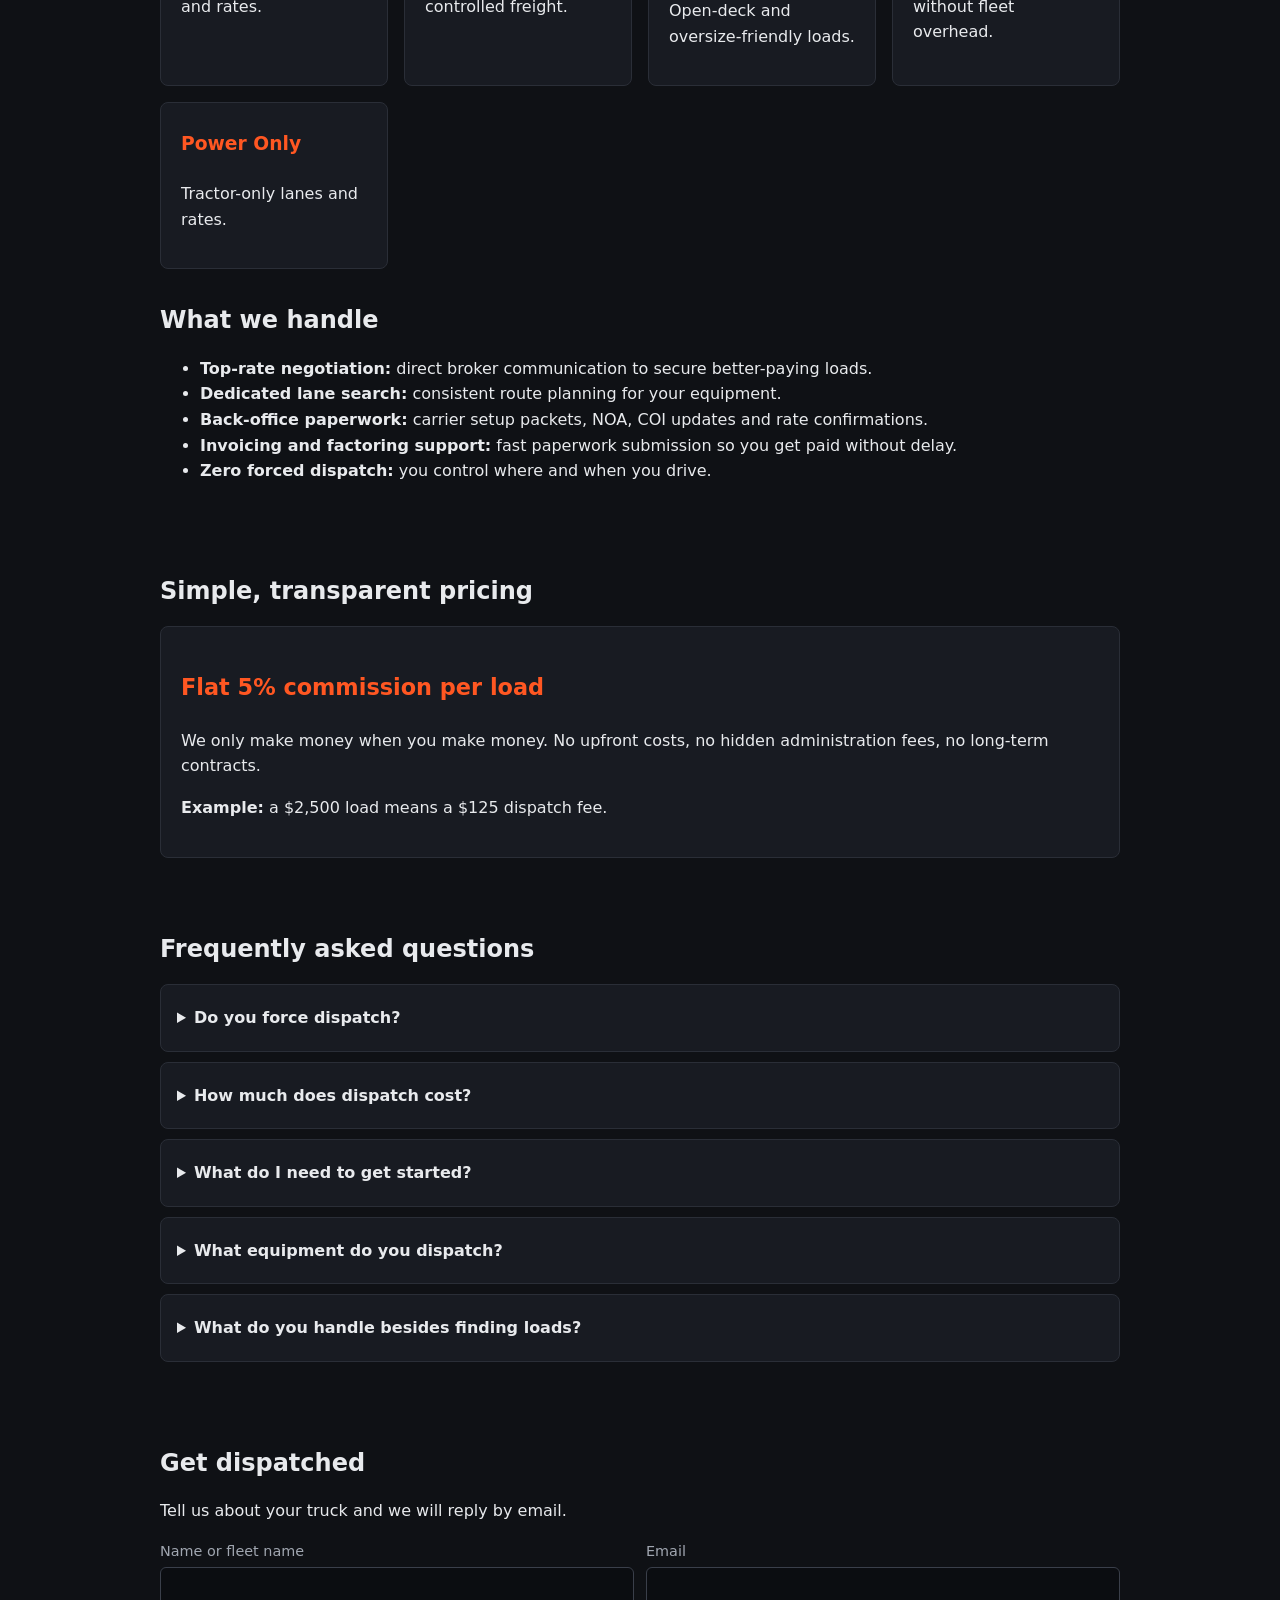
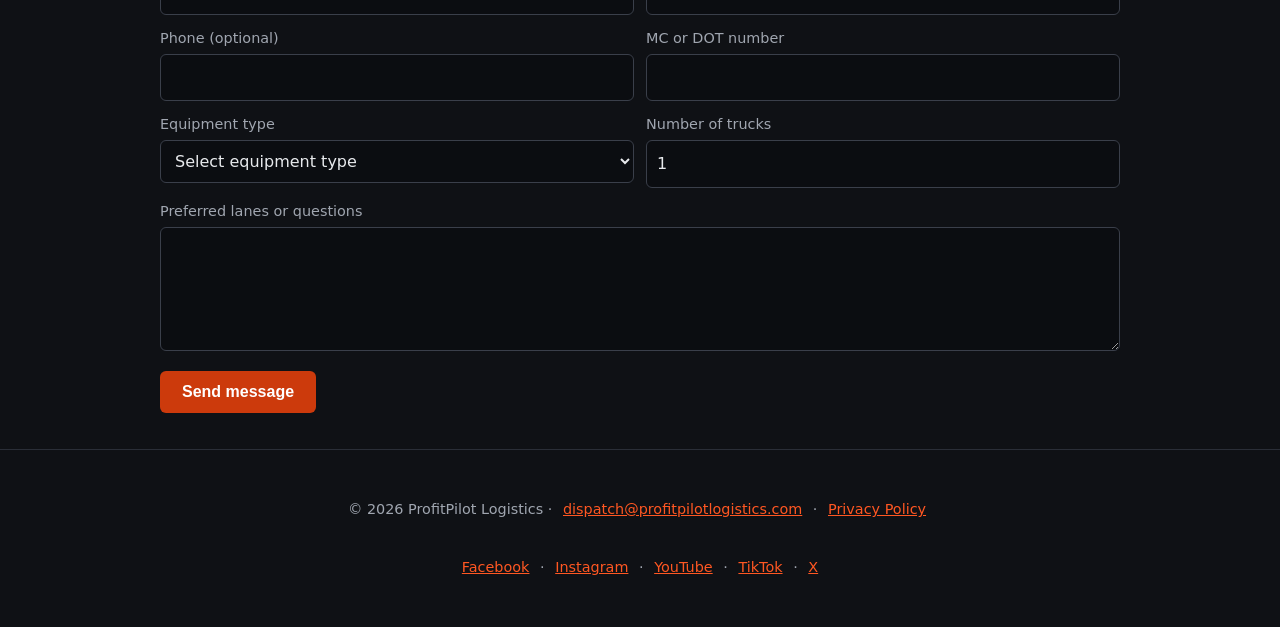
==== commit 6113fc51: "Add files via upload" ====
--- a/index.html
+++ b/index.html
@@ -14,18 +14,18 @@
 {"@type":"Question","name":"What do you handle besides finding loads?","acceptedAnswer":{"@type":"Answer","text":"Rate negotiation with brokers, carrier setup packets, NOA and COI updates, rate confirmations, and invoicing and factoring paperwork."}}]}</script>
 </head><body>
 <header><div class="w"><a class="brand" href="./"><img src="images/logo.png" alt="ProfitPilot Logistics logo" width="40" height="40"><span>ProfitPilot Logistics</span></a>
-<nav><a href="load-profit-calculator.html">Calculator</a><a href="fuel-hubs.html">Fuel Hubs</a><a href="./#services">Services</a><a href="./#pricing">Pricing</a><a href="./#faq">FAQ</a><a class="btn" style="padding:8px 14px;color:#fff" href="./#contact">Get Dispatched</a></nav></div></header>
+<nav><a href="load-profit-calculator">Calculator</a><a href="fuel-hubs">Fuel Hubs</a><a href="./#services">Services</a><a href="./#pricing">Pricing</a><a href="./#faq">FAQ</a><a class="btn" style="padding:8px 14px;color:#fff" href="./#contact">Get Dispatched</a></nav></div></header>
 <main>
 <section class="hero truck"><div class="w"><h1>Truck Dispatch Services for US Owner-Operators</h1>
 <p class="sub">We handle the hassle. You haul the profit. Load negotiation, paperwork and invoicing support for a flat 5% per load. No contracts, no forced dispatch.</p>
 <a class="btn" href="#contact">Get Dispatched</a><a class="btn o" href="#pricing">See pricing</a>
 <div class="est"><div class="r"><strong style="color:#ff5722">Quick Profitability Estimator</strong><input id="qm" type="number" min="0" placeholder="Miles" aria-label="Trip miles"><input id="qg" type="number" min="0" placeholder="Gross pay ($)" aria-label="Gross pay in dollars"></div>
 <p style="margin:10px 0 0;text-align:center">Estimated net profit: <strong id="qn" class="pos">$0.00</strong> &middot; Net profit per mile: <strong id="qp" class="pos">$0.00 / mi</strong></p>
-<p style="margin:6px 0 0;text-align:center;font-size:.85em"><a href="load-profit-calculator.html">Open the full itemized calculator</a></p></div>
+<p style="margin:6px 0 0;text-align:center;font-size:.85em"><a href="load-profit-calculator">Open the full itemized calculator</a></p></div>
 <div class="tick"><small>Live market feeds: WTI and Brent crude oil (not pump diesel prices)</small><div id="tv" class="tvw"></div></div></div></section>
 <section id="tools"><div class="w"><h2>Free tools for owner-operators</h2><div class="g">
-<div class="c"><h3><a href="load-profit-calculator.html">Load profitability calculator</a></h3><p>Enter your route or miles and gross pay to see itemized expenses, net profit and net profit per mile.</p></div>
-<div class="c"><h3><a href="fuel-hubs.html">Freight hub diesel prices</a></h3><p>Estimated diesel prices and fuel cost per mile for 40 major US freight hubs.</p></div></div></div></section>
+<div class="c"><h3><a href="load-profit-calculator">Load profitability calculator</a></h3><p>Enter your route or miles and gross pay to see itemized expenses, net profit and net profit per mile.</p></div>
+<div class="c"><h3><a href="fuel-hubs">Freight hub diesel prices</a></h3><p>Estimated diesel prices and fuel cost per mile for 40 major US freight hubs.</p></div></div></div></section>
 
 <section id="how"><div class="w"><h2>How getting started works</h2><div class="g">
 <div class="c"><p class="big">1</p><h3>Send your documents</h3><p>Email your MC/DOT authority, W-9 and Certificate of Insurance.</p></div>
@@ -33,11 +33,11 @@
 <div class="c"><p class="big">3</p><h3>Get dispatched</h3><p>We agree on your lanes, equipment and minimum rate, then start booking loads.</p></div></div></div></section>
 
 <section id="services"><div class="w"><h2>Dispatch by equipment type</h2><div class="g">
-<div class="c"><h3><a href="dry-van-dispatch.html">Dry Van</a></h3><p>53-foot dry van lanes and rates.</p></div>
-<div class="c"><h3><a href="reefer-dispatch.html">Reefer</a></h3><p>Temperature-controlled freight.</p></div>
-<div class="c"><h3><a href="flatbed-dispatch.html">Flatbed and Step Deck</a></h3><p>Open-deck and oversize-friendly loads.</p></div>
-<div class="c"><h3><a href="box-truck-dispatch.html">Box Truck</a></h3><p>Straight-truck freight without fleet overhead.</p></div>
-<div class="c"><h3><a href="power-only-dispatch.html">Power Only</a></h3><p>Tractor-only lanes and rates.</p></div></div>
+<div class="c"><h3><a href="dry-van-dispatch">Dry Van</a></h3><p>53-foot dry van lanes and rates.</p></div>
+<div class="c"><h3><a href="reefer-dispatch">Reefer</a></h3><p>Temperature-controlled freight.</p></div>
+<div class="c"><h3><a href="flatbed-dispatch">Flatbed and Step Deck</a></h3><p>Open-deck and oversize-friendly loads.</p></div>
+<div class="c"><h3><a href="box-truck-dispatch">Box Truck</a></h3><p>Straight-truck freight without fleet overhead.</p></div>
+<div class="c"><h3><a href="power-only-dispatch">Power Only</a></h3><p>Tractor-only lanes and rates.</p></div></div>
 <h2 style="margin-top:32px">What we handle</h2>
 <ul><li><strong>Top-rate negotiation:</strong> direct broker communication to secure better-paying loads.</li>
 <li><strong>Dedicated lane search:</strong> consistent route planning for your equipment.</li>
@@ -60,16 +60,16 @@
 <section id="contact"><div class="w"><h2>Get dispatched</h2><p>Tell us about your truck and we will reply by email.</p>
 <form method="post" action="https://formspree.io/f/xppqkqrb">
 <input type="text" name="_gotcha" style="display:none" tabindex="-1" autocomplete="off">
-<div><label for="name">Name or fleet name</label><input id="name" name="name" required></div>
-<div><label for="email">Email</label><input id="email" name="email" type="email" required></div>
-<div><label for="phone">Phone (optional)</label><input id="phone" name="phone" type="tel"></div>
-<div><label for="mc">MC or DOT number</label><input id="mc" name="mc_dot"></div>
+<div><label for="name">Name or fleet name</label><input id="name" name="name" maxlength="80" required></div>
+<div><label for="email">Email</label><input id="email" name="email" type="email" maxlength="100" required></div>
+<div><label for="phone">Phone (optional)</label><input id="phone" name="phone" type="tel" maxlength="20"></div>
+<div><label for="mc">MC or DOT number</label><input id="mc" name="mc_dot" maxlength="20"></div>
 <div><label for="eq">Equipment type</label><select id="eq" name="equipment" required><option value="" disabled selected>Select equipment type</option><option>Dry Van</option><option>Reefer</option><option>Flatbed</option><option>Step Deck</option><option>Power Only</option><option>Box Truck</option><optgroup label="More equipment types"><option>Hotshot</option><option>Conestoga</option><option>Lowboy / RGN</option><option>Sprinter / Cargo Van</option><option>Container / Intermodal</option><option>Tanker</option><option>Car Hauler</option></optgroup><option>Other</option></select></div>
-<div><label for="trucks">Number of trucks</label><input id="trucks" name="trucks" type="number" min="1" value="1"></div>
-<div class="f" id="eqo-wrap" hidden><label for="eqo">Please write your vehicle type</label><input id="eqo" name="equipment_other" placeholder="e.g. Dump truck, Flatbed with sides, Pilot car"></div>
-<div class="f"><label for="msg">Preferred lanes or questions</label><textarea id="msg" name="message" rows="4"></textarea></div>
+<div><label for="trucks">Number of trucks</label><input id="trucks" name="trucks" type="number" min="1" max="999" value="1"></div>
+<div class="f" id="eqo-wrap" hidden><label for="eqo">Please write your vehicle type</label><input id="eqo" name="equipment_other" maxlength="40" placeholder="e.g. Dump truck or Pilot car (max 40 characters)"></div>
+<div class="f"><label for="msg">Preferred lanes or questions</label><textarea id="msg" name="message" rows="4" maxlength="1500"></textarea></div>
 <div class="f"><button class="btn" type="submit">Send message</button></div></form>
 <script>(function(){var e=document.getElementById("eq"),w=document.getElementById("eqo-wrap"),i=document.getElementById("eqo");e.addEventListener("change",function(){var o=e.value==="Other";w.hidden=!o;i.required=o;if(o)i.focus();else i.value=""})})()</script></div></section>
 </main>
-<footer><div class="w"><p>&copy; 2026 ProfitPilot Logistics &middot; <a href="mailto:dispatch@profitpilotlogistics.com">dispatch@profitpilotlogistics.com</a> &middot; <a href="privacy.html">Privacy Policy</a></p>
+<footer><div class="w"><p>&copy; 2026 ProfitPilot Logistics &middot; <a href="mailto:dispatch@profitpilotlogistics.com">dispatch@profitpilotlogistics.com</a> &middot; <a href="privacy">Privacy Policy</a></p>
 <p><a href="https://facebook.com/profitpilotlogistics" target="_blank" rel="noopener noreferrer">Facebook</a> &middot; <a href="https://instagram.com/profitpilotlogistics" target="_blank" rel="noopener noreferrer">Instagram</a> &middot; <a href="https://youtube.com/@profitpilotlogistics" target="_blank" rel="noopener noreferrer">YouTube</a> &middot; <a href="https://tiktok.com/@profitpilotlogistics" target="_blank" rel="noopener noreferrer">TikTok</a> &middot; <a href="https://x.com/profitpilotlog" target="_blank" rel="noopener noreferrer">X</a></p></div></footer><script src="assets/js/site.js" defer></script></body></html>
--- a/assets/css/site.css
+++ b/assets/css/site.css
@@ -91,3 +91,32 @@
 input::-webkit-inner-spin-button,input::-webkit-outer-spin-button{display:none}
 input{-moz-appearance:textfield}
 }
+html{scroll-padding-top:80px}
+nav a{display:inline-block;padding:10px 8px;margin-left:8px}
+.btn{background:#cc3a0c}
+summary{padding:8px 0}
+footer a{display:inline-block;padding:10px 6px}
+.c h3 a,.est a{display:inline-block;padding:6px 0}
+.tg{min-width:40px;min-height:30px}
+@media(pointer:coarse){.tg{min-width:44px;min-height:40px}}
+@media(max-width:700px){header{position:static}nav{display:flex;flex-wrap:wrap;align-items:center;gap:0 4px}nav a{margin-left:0}}
+@media print{html{-webkit-text-size-adjust:100%;text-size-adjust:100%}}
+@supports (-webkit-touch-callout:none){@media print{
+body{position:relative;zoom:.92;padding:8mm 12mm 12mm!important;font-size:12.5px!important;line-height:1.35!important}
+body::before{position:absolute!important;top:95mm!important}
+.pr-brand img{width:38px;height:38px}
+.pr-brand b{font-size:18px}
+.pr-title{padding:8px 14px!important;margin:10px 0!important}
+.pr-title h2{font-size:19px!important}
+.pr-title p{font-size:11px!important}
+.g{gap:6px 8px!important}
+.g>div{padding:5px 8px!important}
+input,select{font-size:14px!important}
+.c h2{font-size:14px!important;margin:8px 0 4px!important}
+.row{padding:3px 10px!important;font-size:12.5px!important}
+.row.nr{padding:8px 12px!important;font-size:17px!important;margin-top:6px!important}
+.row.nr strong{font-size:21px!important}
+.row.pr-pm{padding:5px 12px!important;font-size:14px!important}
+.notes{font-size:9.5px!important;line-height:1.4!important;padding:6px 10px!important;margin-top:8px!important}
+.pr-foot{position:static!important;margin-top:10px}
+}}
